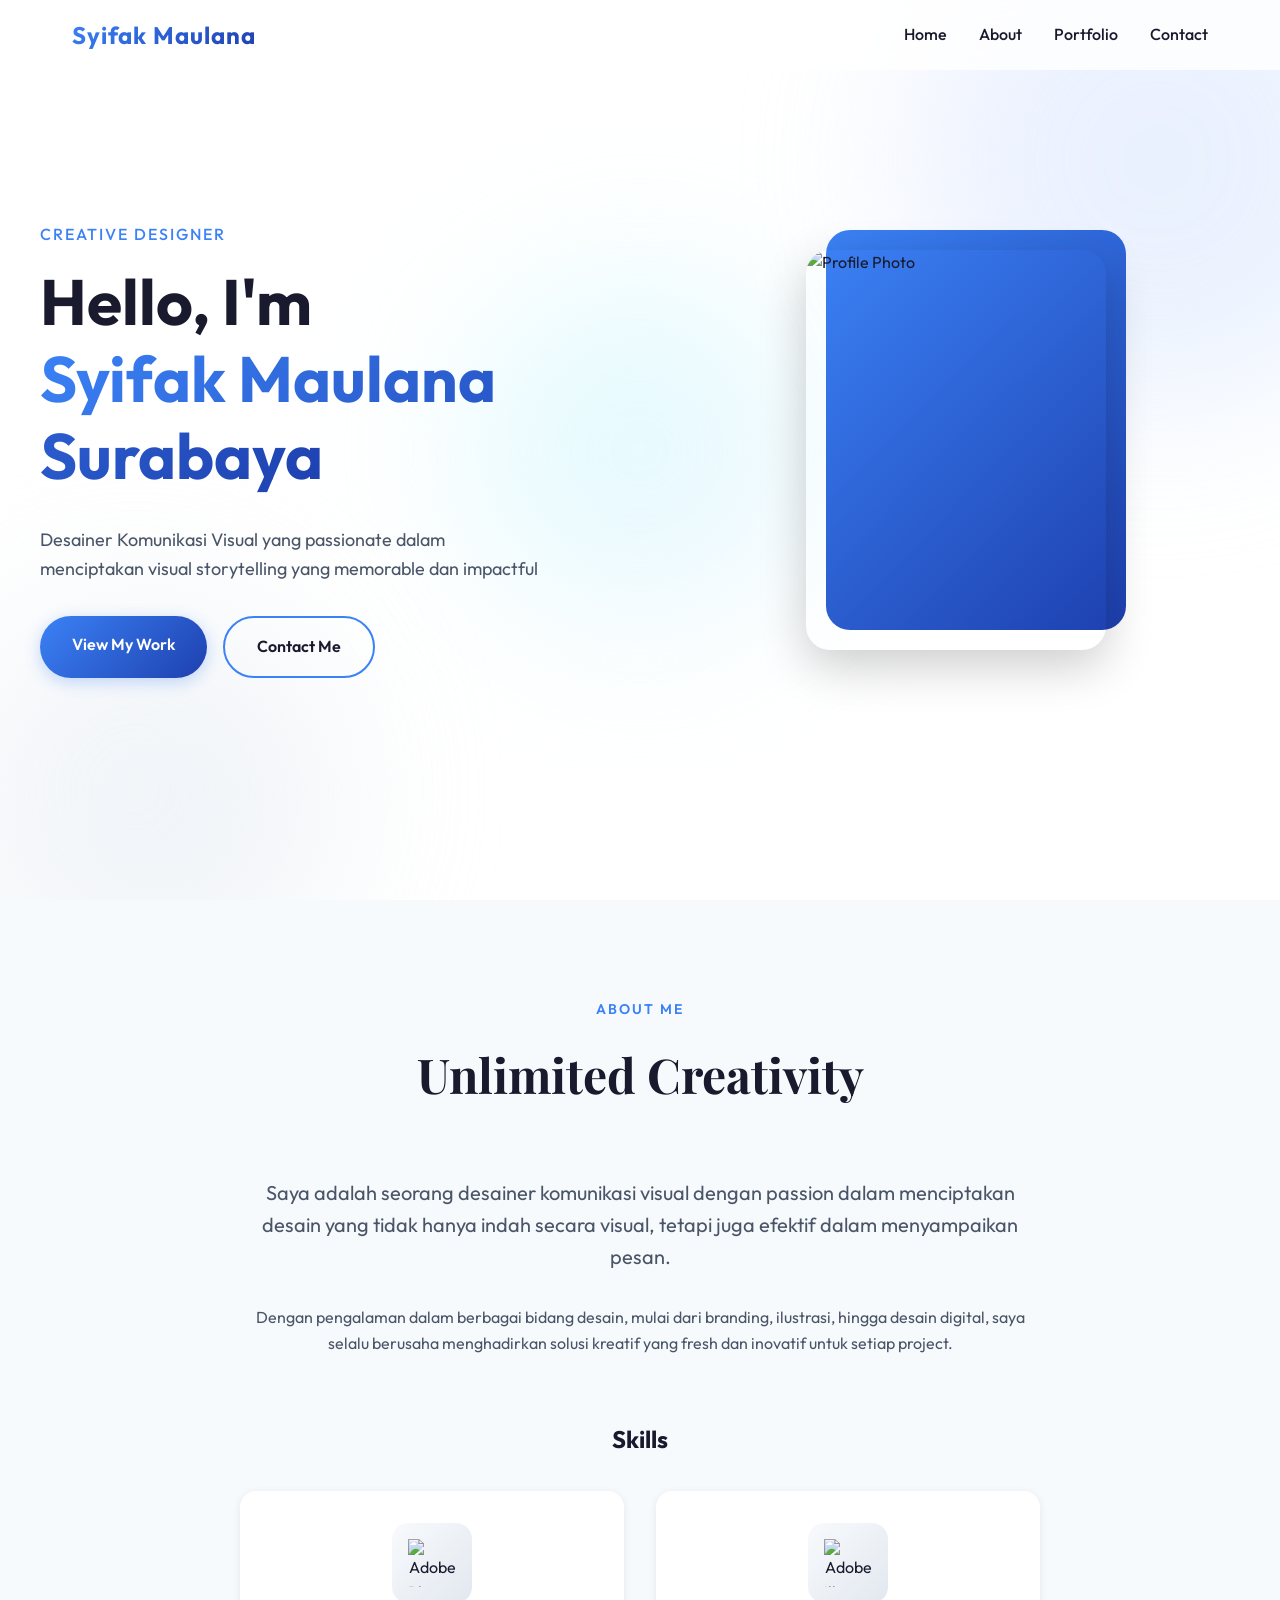
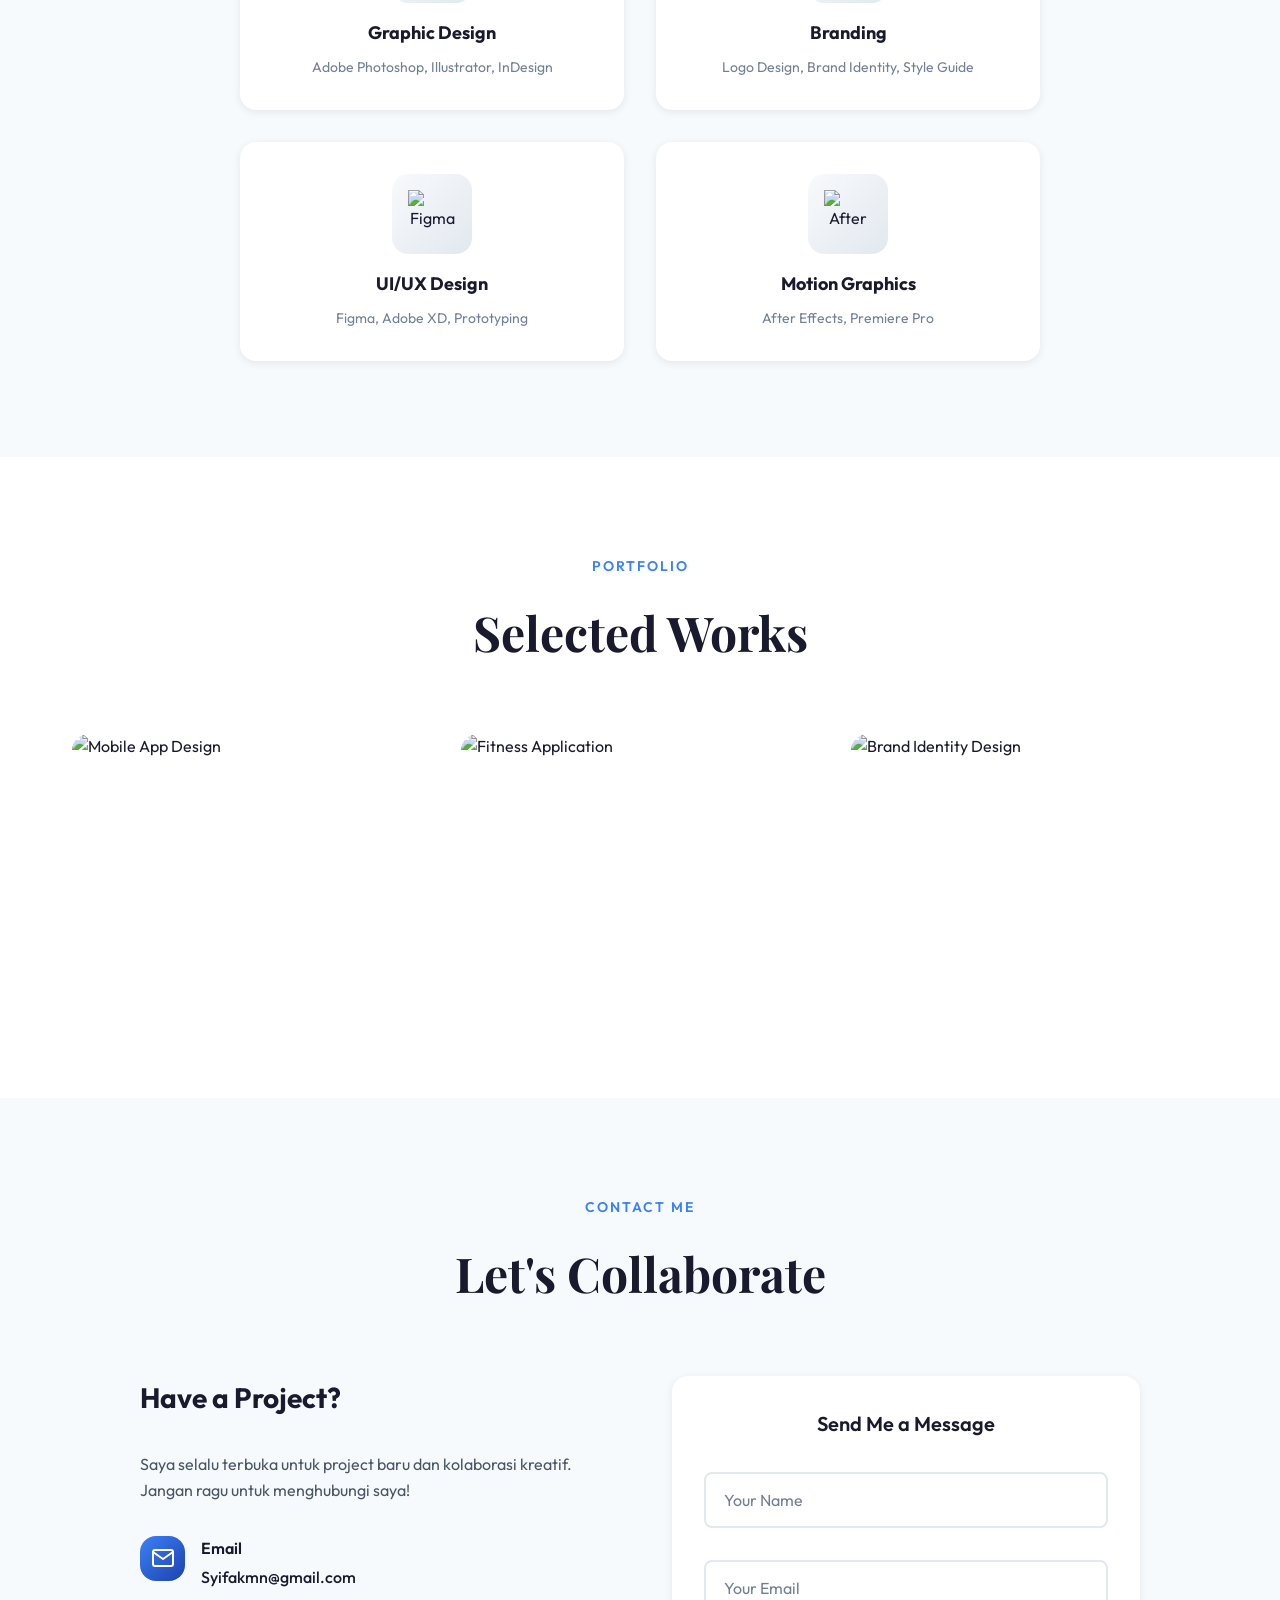
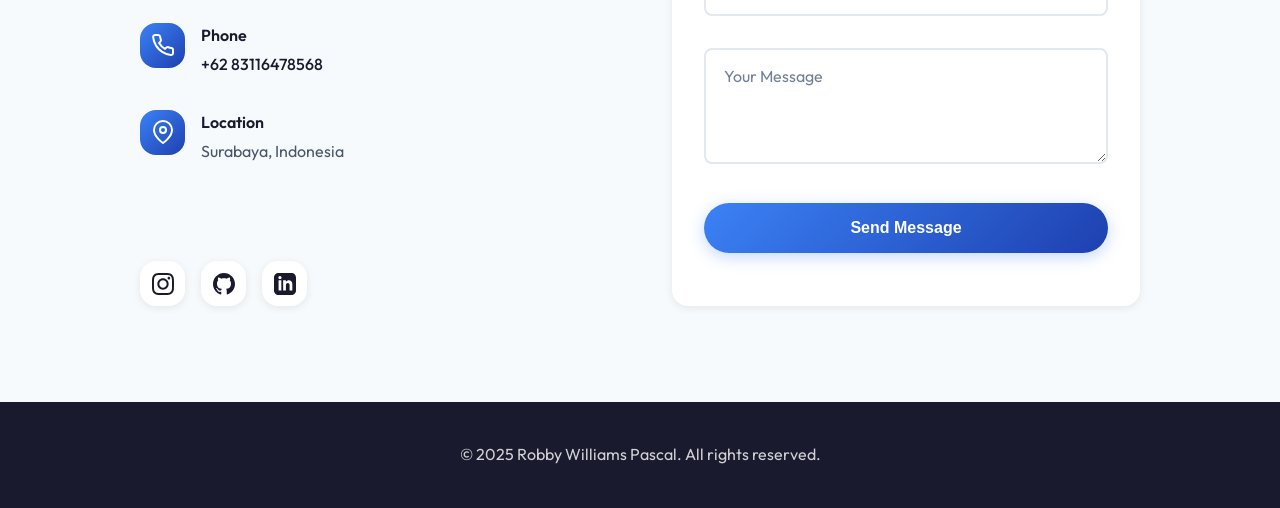
==== index.html @ 719cd3ef "Add files via upload" ====
<!DOCTYPE html>
<html lang="id">

<head>
    <meta charset="UTF-8">
    <meta name="viewport" content="width=device-width, initial-scale=1.0">
    <meta name="description"
        content="Portofolio kreatif desainer komunikasi visual - showcase karya desain grafis, branding, dan multimedia">
    <title>Syifak Maulana - Creative Designer Portfolio</title>
    <link rel="stylesheet" href="style.css">
    <link rel="preconnect" href="https://fonts.googleapis.com">
    <link rel="preconnect" href="https://fonts.gstatic.com" crossorigin>
    <link
        href="https://fonts.googleapis.com/css2?family=Outfit:wght@300;400;500;600;700&family=Playfair+Display:wght@600;700&display=swap"
        rel="stylesheet">
</head>

<body>
    <!-- Navigation -->
    <nav class="navbar" id="navbar">
        <div class="nav-container">
            <a href="#home" class="logo">Syifak Maulana</a>
            <ul class="nav-menu">
                <li><a href="#home" class="nav-link">Home</a></li>
                <li><a href="#about" class="nav-link">About</a></li>
                <li><a href="#portfolio" class="nav-link">Portfolio</a></li>
                <li><a href="#contact" class="nav-link">Contact</a></li>
            </ul>
            <div class="hamburger" id="hamburger">
                <span></span>
                <span></span>
                <span></span>
            </div>
        </div>
    </nav>

    <!-- Hero Section -->
    <section id="home" class="hero">
        <div class="hero-background">
            <div class="gradient-orb orb-1"></div>
            <div class="gradient-orb orb-2"></div>
            <div class="gradient-orb orb-3"></div>
        </div>
        <div class="hero-content">
            <div class="hero-text">
                <p class="hero-subtitle">Creative Designer</p>
                <h1 class="hero-title">
                    Hello, I'm<br>
                    <span class="gradient-text">Syifak Maulana Surabaya</span>
                </h1>
                <p class="hero-description">
                    Desainer Komunikasi Visual yang passionate dalam menciptakan
                    visual storytelling yang memorable dan impactful
                </p>
                <div class="hero-buttons">
                    <a href="#portfolio" class="btn btn-primary">View My Work</a>
                    <a href="#contact" class="btn btn-secondary">Contact Me</a>
                </div>
            </div>
            <div class="hero-image">
                <div class="image-frame">
                    <!-- GANTI FOTO ANDA DI SINI -->
                    <img src="file:///C:/Users/THINKPAD%20L13/Downloads/download.jfif" alt="Profile Photo"
                        id="profilePhoto">
                    <div class="image-decoration"></div>
                </div>
            </div>
        </div>
    </section>

    <!-- About Section -->
    <section id="about" class="about">
        <div class="container">
            <div class="section-header">
                <span class="section-label">About Me</span>
                <h2 class="section-title">Unlimited Creativity</h2>
            </div>
            <div class="about-content">
                <div class="about-text">
                    <p class="about-intro">
                        Saya adalah seorang desainer komunikasi visual dengan passion dalam
                        menciptakan desain yang tidak hanya indah secara visual, tetapi juga
                        efektif dalam menyampaikan pesan.
                    </p>
                    <p>
                        Dengan pengalaman dalam berbagai bidang desain, mulai dari branding,
                        ilustrasi, hingga desain digital, saya selalu berusaha menghadirkan
                        solusi kreatif yang fresh dan inovatif untuk setiap project.
                    </p>

                    <div class="skills">
                        <h3>Skills</h3>
                        <div class="skills-grid">
                            <div class="skill-item">
                                <div class="skill-icon">
                                    <!-- GANTI dengan foto tool Anda di folder assets/tools/ -->
                                    <img src="https://upload.wikimedia.org/wikipedia/commons/a/af/Adobe_Photoshop_CC_icon.svg"
                                        alt="Adobe Photoshop">
                                </div>
                                <h4>Graphic Design</h4>
                                <p>Adobe Photoshop, Illustrator, InDesign</p>
                            </div>
                            <div class="skill-item">
                                <div class="skill-icon">
                                    <!-- GANTI dengan foto tool Anda di folder assets/tools/ -->
                                    <img src="https://upload.wikimedia.org/wikipedia/commons/f/fb/Adobe_Illustrator_CC_icon.svg"
                                        alt="Adobe Illustrator">
                                </div>
                                <h4>Branding</h4>
                                <p>Logo Design, Brand Identity, Style Guide</p>
                            </div>
                            <div class="skill-item">
                                <div class="skill-icon">
                                    <!-- GANTI dengan foto tool Anda di folder assets/tools/ -->
                                    <img src="https://upload.wikimedia.org/wikipedia/commons/3/33/Figma-logo.svg"
                                        alt="Figma">
                                </div>
                                <h4>UI/UX Design</h4>
                                <p>Figma, Adobe XD, Prototyping</p>
                            </div>
                            <div class="skill-item">
                                <div class="skill-icon">
                                    <!-- GANTI dengan foto tool Anda di folder assets/tools/ -->
                                    <img src="https://upload.wikimedia.org/wikipedia/commons/c/cb/Adobe_After_Effects_CC_icon.svg"
                                        alt="After Effects">
                                </div>
                                <h4>Motion Graphics</h4>
                                <p>After Effects, Premiere Pro</p>
                            </div>
                        </div>
                    </div>
                </div>

            </div>
        </div>
    </section>

    <!-- Portfolio Section -->
    <section id="portfolio" class="portfolio">
        <div class="container">
            <div class="section-header">
                <span class="section-label">Portfolio</span>
                <h2 class="section-title">Selected Works</h2>
            </div>

            <!-- Portfolio Grid -->
            <div class="portfolio-grid" id="portfolioGrid">
                <!-- Portfolio items will be loaded dynamically -->
            </div>
        </div>
    </section>

    <!-- Contact Section -->
    <section id="contact" class="contact">
        <div class="container">
            <div class="section-header">
                <span class="section-label">Contact Me</span>
                <h2 class="section-title">Let's Collaborate</h2>
            </div>

            <div class="contact-content">
                <div class="contact-info">
                    <h3>Have a Project?</h3>
                    <p>
                        Saya selalu terbuka untuk project baru dan kolaborasi kreatif.
                        Jangan ragu untuk menghubungi saya!
                    </p>

                    <div class="contact-details">
                        <div class="contact-item">
                            <div class="contact-icon">
                                <svg viewBox="0 0 24 24" fill="none" stroke="currentColor" stroke-width="2"
                                    stroke-linecap="round" stroke-linejoin="round">
                                    <path
                                        d="M4 4h16c1.1 0 2 .9 2 2v12c0 1.1-.9 2-2 2H4c-1.1 0-2-.9-2-2V6c0-1.1.9-2 2-2z">
                                    </path>
                                    <polyline points="22,6 12,13 2,6"></polyline>
                                </svg>
                            </div>
                            <div>
                                <h4>Email</h4>
                                <a href="mailto:Syifakmn@gmail.com">Syifakmn@gmail.com</a>
                            </div>
                        </div>
                        <div class="contact-item">
                            <div class="contact-icon">
                                <svg viewBox="0 0 24 24" fill="none" stroke="currentColor" stroke-width="2"
                                    stroke-linecap="round" stroke-linejoin="round">
                                    <path
                                        d="M22 16.92v3a2 2 0 0 1-2.18 2 19.79 19.79 0 0 1-8.63-3.07 19.5 19.5 0 0 1-6-6 19.79 19.79 0 0 1-3.07-8.67A2 2 0 0 1 4.11 2h3a2 2 0 0 1 2 1.72 12.84 12.84 0 0 0 .7 2.81 2 2 0 0 1-.45 2.11L8.09 9.91a16 16 0 0 0 6 6l1.27-1.27a2 2 0 0 1 2.11-.45 12.84 12.84 0 0 0 2.81.7A2 2 0 0 1 22 16.92z">
                                    </path>
                                </svg>
                            </div>
                            <div>
                                <h4>Phone</h4>
                                <a href="https://wa.me/+6283116478568">+62 83116478568</a>
                            </div>
                        </div>
                        <div class="contact-item">
                            <div class="contact-icon">
                                <svg viewBox="0 0 24 24" fill="none" stroke="currentColor" stroke-width="2"
                                    stroke-linecap="round" stroke-linejoin="round">
                                    <path d="M21 10c0 7-9 13-9 13s-9-6-9-13a9 9 0 0 1 18 0z"></path>
                                    <circle cx="12" cy="10" r="3"></circle>
                                </svg>
                            </div>
                            <div>
                                <h4>Location</h4>
                                <p>Surabaya, Indonesia</p>
                            </div>
                        </div>
                    </div>

                    <div class="social-links">
                        <a href="#" class="social-link" aria-label="Instagram">
                            <svg viewBox="0 0 24 24" fill="currentColor">
                                <path
                                    d="M12 2.163c3.204 0 3.584.012 4.85.07 3.252.148 4.771 1.691 4.919 4.919.058 1.265.069 1.645.069 4.849 0 3.205-.012 3.584-.069 4.849-.149 3.225-1.664 4.771-4.919 4.919-1.266.058-1.644.07-4.85.07-3.204 0-3.584-.012-4.849-.07-3.26-.149-4.771-1.699-4.919-4.92-.058-1.265-.07-1.644-.07-4.849 0-3.204.013-3.583.07-4.849.149-3.227 1.664-4.771 4.919-4.919 1.266-.057 1.645-.069 4.849-.069zm0-2.163c-3.259 0-3.667.014-4.947.072-4.358.2-6.78 2.618-6.98 6.98-.059 1.281-.073 1.689-.073 4.948 0 3.259.014 3.668.072 4.948.2 4.358 2.618 6.78 6.98 6.98 1.281.058 1.689.072 4.948.072 3.259 0 3.668-.014 4.948-.072 4.354-.2 6.782-2.618 6.979-6.98.059-1.28.073-1.689.073-4.948 0-3.259-.014-3.667-.072-4.947-.196-4.354-2.617-6.78-6.979-6.98-1.281-.059-1.69-.073-4.949-.073zm0 5.838c-3.403 0-6.162 2.759-6.162 6.162s2.759 6.163 6.162 6.163 6.162-2.759 6.162-6.163c0-3.403-2.759-6.162-6.162-6.162zm0 10.162c-2.209 0-4-1.79-4-4 0-2.209 1.791-4 4-4s4 1.791 4 4c0 2.21-1.791 4-4 4zm6.406-11.845c-.796 0-1.441.645-1.441 1.44s.645 1.44 1.441 1.44c.795 0 1.439-.645 1.439-1.44s-.644-1.44-1.439-1.44z" />
                            </svg>
                        </a>
                        <a href="#" class="social-link" aria-label="GitHub">
                            <svg viewBox="0 0 24 24" fill="currentColor">
                                <path
                                    d="M12 0c-6.626 0-12 5.373-12 12 0 5.302 3.438 9.8 8.207 11.387.599.111.793-.261.793-.577v-2.234c-3.338.726-4.033-1.416-4.033-1.416-.546-1.387-1.333-1.756-1.333-1.756-1.089-.745.083-.729.083-.729 1.205.084 1.839 1.237 1.839 1.237 1.07 1.834 2.807 1.304 3.492.997.107-.775.418-1.305.762-1.604-2.665-.305-5.467-1.334-5.467-5.931 0-1.311.469-2.381 1.236-3.221-.124-.303-.535-1.524.117-3.176 0 0 1.008-.322 3.301 1.23.957-.266 1.983-.399 3.003-.404 1.02.005 2.047.138 3.006.404 2.291-1.552 3.297-1.23 3.297-1.23.653 1.653.242 2.874.118 3.176.77.84 1.235 1.911 1.235 3.221 0 4.609-2.807 5.624-5.479 5.921.43.372.823 1.102.823 2.222v 3.293c0 .319.192.694.801.576 4.765-1.589 8.199-6.086 8.199-11.386 0-6.627-5.373-12-12-12z" />
                            </svg>
                        </a>
                        <a href="#" class="social-link" aria-label="LinkedIn">
                            <svg viewBox="0 0 24 24" fill="currentColor">
                                <path
                                    d="M19 0h-14c-2.761 0-5 2.239-5 5v14c0 2.761 2.239 5 5 5h14c2.762 0 5-2.239 5-5v-14c0-2.761-2.238-5-5-5zm-11 19h-3v-11h3v11zm-1.5-12.268c-.966 0-1.75-.79-1.75-1.764s.784-1.764 1.75-1.764 1.75.79 1.75 1.764-.783 1.764-1.75 1.764zm13.5 12.268h-3v-5.604c0-3.368-4-3.113-4 0v5.604h-3v-11h3v1.765c1.396-2.586 7-2.777 7 2.476v6.759z" />
                            </svg>
                        </a>
                    </div>
                </div>

                <!-- Web3Forms Contact Form -->
                <form action="https://api.web3forms.com/submit" method="POST" class="web3-contact-form"
                    id="web3ContactForm">
                    <input type="hidden" name="access_key" value="6f6e37c1-ee6b-4539-922a-564c8eff3567">
                    <input type="hidden" name="subject" value="New Contact from Portfolio Website">
                    <input type="hidden" name="from_name" value="Portfolio Contact Form">

                    <h4 class="form-title">Send Me a Message</h4>

                    <div class="form-group">
                        <input type="text" name="name" id="web3Name" placeholder=" " required>
                        <label for="web3Name">Your Name</label>
                    </div>

                    <div class="form-group">
                        <input type="email" name="email" id="web3Email" placeholder=" " required>
                        <label for="web3Email">Your Email</label>
                    </div>

                    <div class="form-group">
                        <textarea name="message" id="web3Message" rows="4" placeholder=" " required></textarea>
                        <label for="web3Message">Your Message</label>
                    </div>

                    <button type="submit" class="btn btn-primary">
                        <span class="btn-text">Send Message</span>
                        <span class="btn-loading" style="display: none;">Sending...</span>
                    </button>

                    <div class="form-response" id="formResponse" style="display: none;"></div>
                </form>
            </div>
        </div>
    </section>

    <!-- Footer -->
    <footer class="footer">
        <div class="container">
            <p>&copy; 2025 Robby Williams Pascal. All rights reserved.</p>
        </div>
    </footer>

    <script src="projects-data.js"></script>
    <script src="script.js"></script>
</body>

</html>
---- style.css ----
/* ===================================
   CSS Variables & Reset
   =================================== */
:root {
    /* Colors */
    --primary-gradient: linear-gradient(135deg, #3b82f6 0%, #1e40af 100%);
    --secondary-gradient: linear-gradient(135deg, #64748b 0%, #475569 100%);
    --accent-gradient: linear-gradient(135deg, #06b6d4 0%, #0891b2 100%);

    --primary-color: #3b82f6;
    --secondary-color: #1e40af;
    --accent-color: #06b6d4;

    --text-primary: #1a1a2e;
    --text-secondary: #4a5568;
    --text-light: #718096;

    --bg-primary: #ffffff;
    --bg-secondary: #f7fafc;
    --bg-dark: #1a1a2e;

    /* Spacing */
    --spacing-xs: 0.5rem;
    --spacing-sm: 1rem;
    --spacing-md: 2rem;
    --spacing-lg: 4rem;
    --spacing-xl: 6rem;

    /* Typography */
    --font-primary: 'Outfit', sans-serif;
    --font-display: 'Playfair Display', serif;

    /* Shadows */
    --shadow-sm: 0 2px 8px rgba(0, 0, 0, 0.08);
    --shadow-md: 0 4px 16px rgba(0, 0, 0, 0.12);
    --shadow-lg: 0 8px 32px rgba(0, 0, 0, 0.16);
    --shadow-xl: 0 16px 48px rgba(0, 0, 0, 0.2);

    /* Border Radius */
    --radius-sm: 8px;
    --radius-md: 16px;
    --radius-lg: 24px;
    --radius-full: 9999px;

    /* Transitions */
    --transition-fast: 0.2s ease;
    --transition-base: 0.3s ease;
    --transition-slow: 0.5s ease;
}

* {
    margin: 0;
    padding: 0;
    box-sizing: border-box;
}

html {
    scroll-behavior: smooth;
    font-size: 16px;
}

body {
    font-family: var(--font-primary);
    color: var(--text-primary);
    background-color: var(--bg-primary);
    line-height: 1.6;
    overflow-x: hidden;
}

img {
    max-width: 100%;
    height: auto;
    display: block;
}

a {
    text-decoration: none;
    color: inherit;
    transition: var(--transition-base);
}

ul {
    list-style: none;
}

/* ===================================
   Utility Classes
   =================================== */
.container {
    max-width: 1200px;
    margin: 0 auto;
    padding: 0 var(--spacing-md);
}

.gradient-text {
    background: var(--primary-gradient);
    -webkit-background-clip: text;
    -webkit-text-fill-color: transparent;
    background-clip: text;
}

/* ===================================
   Navigation
   =================================== */
.navbar {
    position: fixed;
    top: 0;
    left: 0;
    right: 0;
    z-index: 1000;
    padding: var(--spacing-sm) 0;
    transition: var(--transition-base);
    background: rgba(255, 255, 255, 0.8);
    backdrop-filter: blur(10px);
    -webkit-backdrop-filter: blur(10px);
}

.navbar.scrolled {
    background: rgba(255, 255, 255, 0.95);
    box-shadow: var(--shadow-lg);
}

.nav-container {
    max-width: 1200px;
    margin: 0 auto;
    padding: 0 var(--spacing-md);
    display: flex;
    justify-content: space-between;
    align-items: center;
}

.logo {
    font-size: 1.5rem;
    font-weight: 700;
    background: var(--primary-gradient);
    -webkit-background-clip: text;
    -webkit-text-fill-color: transparent;
    background-clip: text;
    letter-spacing: 1px;
}

.nav-menu {
    display: flex;
    gap: var(--spacing-md);
    align-items: center;
}

.nav-link {
    position: relative;
    font-weight: 500;
    color: var(--text-primary);
    padding: 0.5rem 0;
}

.nav-link::after {
    content: '';
    position: absolute;
    bottom: 0;
    left: 0;
    width: 0;
    height: 2px;
    background: var(--primary-gradient);
    transition: var(--transition-base);
}

.nav-link:hover::after {
    width: 100%;
}

.hamburger {
    display: none;
    flex-direction: column;
    gap: 5px;
    cursor: pointer;
    z-index: 1001;
}

.hamburger span {
    width: 25px;
    height: 3px;
    background: var(--text-primary);
    border-radius: 2px;
    transition: var(--transition-base);
}

/* ===================================
   Hero Section
   =================================== */
.hero {
    position: relative;
    min-height: 100vh;
    display: flex;
    align-items: center;
    justify-content: center;
    padding: var(--spacing-xl) var(--spacing-md);
    overflow: hidden;
}

.hero-background {
    position: absolute;
    top: 0;
    left: 0;
    right: 0;
    bottom: 0;
    z-index: -1;
    overflow: hidden;
}

.gradient-orb {
    position: absolute;
    border-radius: 50%;
    filter: blur(80px);
    opacity: 0.6;
    animation: float 20s infinite ease-in-out;
}

.orb-1 {
    width: 500px;
    height: 500px;
    background: linear-gradient(135deg, #e0e7ff 0%, #dbeafe 100%);
    top: -10%;
    right: -10%;
    animation-delay: 0s;
}

.orb-2 {
    width: 400px;
    height: 400px;
    background: linear-gradient(135deg, #f1f5f9 0%, #e2e8f0 100%);
    bottom: -10%;
    left: -5%;
    animation-delay: 5s;
}

.orb-3 {
    width: 350px;
    height: 350px;
    background: linear-gradient(135deg, #cffafe 0%, #e0f2fe 100%);
    top: 50%;
    left: 50%;
    transform: translate(-50%, -50%);
    animation-delay: 10s;
}

@keyframes float {

    0%,
    100% {
        transform: translate(0, 0) scale(1);
    }

    33% {
        transform: translate(30px, -30px) scale(1.1);
    }

    66% {
        transform: translate(-20px, 20px) scale(0.9);
    }
}

.hero-content {
    max-width: 1200px;
    width: 100%;
    display: grid;
    grid-template-columns: 1fr 1fr;
    gap: var(--spacing-lg);
    align-items: center;
}

.hero-text {
    animation: fadeInUp 1s ease;
}

.hero-subtitle {
    font-size: 1rem;
    font-weight: 500;
    color: var(--primary-color);
    text-transform: uppercase;
    letter-spacing: 2px;
    margin-bottom: var(--spacing-sm);
}

.hero-title {
    font-size: clamp(2.5rem, 5vw, 4rem);
    font-weight: 700;
    line-height: 1.2;
    margin-bottom: var(--spacing-md);
}

.hero-description {
    font-size: 1.125rem;
    color: var(--text-secondary);
    margin-bottom: var(--spacing-md);
    max-width: 500px;
}

.hero-buttons {
    display: flex;
    gap: var(--spacing-sm);
    flex-wrap: wrap;
}

.btn {
    display: inline-block;
    padding: 1rem 2rem;
    border-radius: var(--radius-full);
    font-weight: 600;
    text-align: center;
    cursor: pointer;
    transition: var(--transition-base);
    border: none;
    font-size: 1rem;
}

.btn-primary {
    background: var(--primary-gradient);
    color: white;
    box-shadow: 0 4px 16px rgba(59, 130, 246, 0.3);
}

.btn-primary:hover {
    transform: translateY(-2px);
    box-shadow: 0 6px 24px rgba(59, 130, 246, 0.4);
}

.btn-secondary {
    background: transparent;
    color: var(--text-primary);
    border: 2px solid var(--primary-color);
}

.btn-secondary:hover {
    background: var(--primary-gradient);
    color: white;
    border-color: transparent;
}

.hero-image {
    position: relative;
    animation: fadeInRight 1s ease;
}

.image-frame {
    position: relative;
    max-width: 300px;
    margin: 0 auto;
}

.image-frame img {
    width: 100%;
    height: auto;
    border-radius: var(--radius-lg);
    box-shadow: var(--shadow-xl);
    position: relative;
    z-index: 2;
    object-fit: cover;
    aspect-ratio: 3/4;
}

.image-decoration {
    position: absolute;
    top: -20px;
    right: -20px;
    width: 100%;
    height: 100%;
    background: var(--primary-gradient);
    border-radius: var(--radius-lg);
    z-index: 1;
}

@keyframes scrollAnimation {

    0%,
    100% {
        opacity: 0;
        transform: translateY(-10px);
    }

    50% {
        opacity: 1;
        transform: translateY(10px);
    }
}

/* ===================================
   Section Styles
   =================================== */
section {
    padding: var(--spacing-xl) 0;
}

.section-header {
    text-align: center;
    margin-bottom: var(--spacing-lg);
}

.section-label {
    display: inline-block;
    font-size: 0.875rem;
    font-weight: 600;
    color: var(--primary-color);
    text-transform: uppercase;
    letter-spacing: 2px;
    margin-bottom: var(--spacing-sm);
}

.section-title {
    font-family: var(--font-display);
    font-size: clamp(2rem, 4vw, 3rem);
    font-weight: 700;
    color: var(--text-primary);
}

/* ===================================
   About Section
   =================================== */
.about {
    background: var(--bg-secondary);
}

.about-content {
    display: grid;
    gap: var(--spacing-lg);
}

.about-text {
    max-width: 800px;
    margin: 0 auto;
    text-align: center;
}

.about-intro {
    font-size: 1.25rem;
    color: var(--text-secondary);
    margin-bottom: var(--spacing-md);
}

.about-text p {
    color: var(--text-secondary);
    margin-bottom: var(--spacing-md);
}

.skills {
    margin-top: var(--spacing-lg);
}

.skills h3 {
    font-size: 1.5rem;
    margin-bottom: var(--spacing-md);
    color: var(--text-primary);
}

.skills-grid {
    display: grid;
    grid-template-columns: repeat(auto-fit, minmax(250px, 1fr));
    gap: var(--spacing-md);
}

.skill-item {
    background: white;
    padding: var(--spacing-md);
    border-radius: var(--radius-md);
    box-shadow: var(--shadow-sm);
    transition: var(--transition-base);
}

.skill-item:hover {
    transform: translateY(-5px);
    box-shadow: var(--shadow-md);
}

.skill-icon {
    width: 80px;
    height: 80px;
    margin: 0 auto var(--spacing-sm);
    display: flex;
    align-items: center;
    justify-content: center;
    background: linear-gradient(135deg, #f8fafc 0%, #e2e8f0 100%);
    border-radius: var(--radius-md);
    padding: var(--spacing-sm);
    transition: var(--transition-base);
}

.skill-icon img {
    width: 100%;
    height: 100%;
    object-fit: contain;
    display: block;
}

.skill-item:hover .skill-icon {
    background: linear-gradient(135deg, #dbeafe 0%, #bfdbfe 100%);
    transform: scale(1.05);
}

.skill-item h4 {
    font-size: 1.125rem;
    margin-bottom: 0.5rem;
    color: var(--text-primary);
}

.skill-item p {
    color: var(--text-light);
    font-size: 0.875rem;
    margin: 0;
}

.about-stats {
    display: grid;
    grid-template-columns: repeat(auto-fit, minmax(200px, 1fr));
    gap: var(--spacing-md);
    margin-top: var(--spacing-lg);
}

.stat-card {
    background: white;
    padding: var(--spacing-md);
    border-radius: var(--radius-md);
    text-align: center;
    box-shadow: var(--shadow-sm);
    transition: var(--transition-base);
}

.stat-card:hover {
    transform: translateY(-5px);
    box-shadow: var(--shadow-md);
}

.stat-number {
    font-size: 3rem;
    font-weight: 700;
    background: var(--primary-gradient);
    -webkit-background-clip: text;
    -webkit-text-fill-color: transparent;
    background-clip: text;
    margin-bottom: 0.5rem;
}

.stat-label {
    color: var(--text-secondary);
    font-size: 1rem;
}

/* ===================================
   Portfolio Section
   =================================== */
.portfolio-filter {
    display: flex;
    justify-content: center;
    gap: var(--spacing-sm);
    margin-bottom: var(--spacing-lg);
    flex-wrap: wrap;
}

.filter-btn {
    padding: 0.75rem 1.5rem;
    border: 2px solid #e2e8f0;
    background: white;
    border-radius: var(--radius-full);
    font-weight: 500;
    cursor: pointer;
    transition: var(--transition-base);
    color: var(--text-secondary);
}

.filter-btn:hover,
.filter-btn.active {
    background: var(--primary-gradient);
    color: white;
    border-color: transparent;
}

.portfolio-grid {
    display: grid;
    grid-template-columns: repeat(auto-fill, minmax(350px, 1fr));
    gap: var(--spacing-md);
}

.portfolio-item {
    position: relative;
    overflow: hidden;
    border-radius: var(--radius-md);
    transition: var(--transition-base);
}

.portfolio-item.hide {
    display: none;
}

.portfolio-image {
    position: relative;
    overflow: hidden;
    border-radius: var(--radius-md);
    aspect-ratio: 4/3;
}

.portfolio-image img {
    width: 100%;
    height: 100%;
    object-fit: cover;
    transition: var(--transition-slow);
}

.portfolio-overlay {
    position: absolute;
    top: 0;
    left: 0;
    right: 0;
    bottom: 0;
    background: linear-gradient(135deg, rgba(59, 130, 246, 0.95), rgba(30, 64, 175, 0.95));
    display: flex;
    align-items: center;
    justify-content: center;
    opacity: 0;
    transition: var(--transition-base);
}

.portfolio-item:hover .portfolio-overlay {
    opacity: 1;
}

.portfolio-item:hover .portfolio-image img {
    transform: scale(1.1);
}

.portfolio-info {
    text-align: center;
    color: white;
    padding: var(--spacing-md);
    transform: translateY(20px);
    transition: var(--transition-base);
}

.portfolio-item:hover .portfolio-info {
    transform: translateY(0);
}

.portfolio-info h3 {
    font-size: 1.5rem;
    margin-bottom: 0.5rem;
}

.portfolio-info p {
    font-size: 0.875rem;
    opacity: 0.9;
    margin-bottom: var(--spacing-sm);
}

.view-project {
    display: inline-block;
    margin-top: var(--spacing-sm);
    color: white;
    font-weight: 600;
    transition: var(--transition-base);
}

.view-project:hover {
    transform: translateX(5px);
}

/* ===================================
   Contact Section
   =================================== */
.contact {
    background: var(--bg-secondary);
}

.contact-content {
    display: grid;
    grid-template-columns: 1fr 1fr;
    gap: var(--spacing-lg);
    max-width: 1000px;
    margin: 0 auto;
}

.contact-info {
    display: flex;
    flex-direction: column;
}

.contact-info h3 {
    font-size: 1.75rem;
    font-weight: 700;
    color: var(--text-primary);
    margin-bottom: var(--spacing-md);
}

.contact-info p {
    color: var(--text-secondary);
    margin-bottom: var(--spacing-md);
}

.contact-details {
    display: flex;
    flex-direction: column;
    gap: var(--spacing-md);
    margin-bottom: var(--spacing-lg);
}

.contact-item {
    display: flex;
    gap: var(--spacing-sm);
    align-items: flex-start;
}

.contact-icon {
    width: 45px;
    height: 45px;
    min-width: 45px;
    background: linear-gradient(135deg, var(--primary-color), var(--secondary-color));
    border-radius: var(--radius-md);
    display: flex;
    align-items: center;
    justify-content: center;
    color: white;
}

.contact-icon svg {
    width: 24px;
    height: 24px;
}

.contact-item h4 {
    font-size: 1rem;
    font-weight: 600;
    color: var(--text-primary);
    margin-bottom: 0.25rem;
}

.contact-item a {
    color: var(--text-primary);
    font-weight: 500;
}

.contact-item a:hover {
    color: var(--primary-color);
}

.social-links {
    display: flex;
    gap: var(--spacing-sm);
}

.social-link {
    width: 45px;
    height: 45px;
    display: flex;
    align-items: center;
    justify-content: center;
    background: white;
    border-radius: var(--radius-md);
    box-shadow: var(--shadow-sm);
    transition: var(--transition-base);
    color: var(--text-primary);
}

.social-link svg {
    width: 22px;
    height: 22px;
    fill: currentColor;
    transition: var(--transition-base);
}

.social-link:hover {
    transform: translateY(-3px);
    box-shadow: var(--shadow-md);
    background: var(--primary-gradient);
    color: white;
}

.social-link:hover svg {
    fill: white;
}

/* Web3Forms Contact Form */
.web3-contact-form {
    padding: var(--spacing-md);
    background: white;
    border-radius: var(--radius-md);
    box-shadow: var(--shadow-sm);
}

.form-title {
    font-size: 1.25rem;
    font-weight: 600;
    color: var(--text-primary);
    margin-bottom: var(--spacing-md);
    text-align: center;
}

.form-group {
    position: relative;
    margin-bottom: var(--spacing-md);
}

.form-group input,
.form-group textarea {
    width: 100%;
    padding: 1rem;
    border: 2px solid #e2e8f0;
    border-radius: var(--radius-sm);
    font-family: var(--font-primary);
    font-size: 1rem;
    transition: var(--transition-base);
    background: white;
}

.form-group input:focus,
.form-group textarea:focus {
    outline: none;
    border-color: var(--primary-color);
}

.form-group label {
    position: absolute;
    left: 1rem;
    top: 1rem;
    color: var(--text-light);
    transition: var(--transition-fast);
    pointer-events: none;
    background: white;
    padding: 0 0.25rem;
}

.form-group input:focus+label,
.form-group input:not(:placeholder-shown)+label,
.form-group textarea:focus+label,
.form-group textarea:not(:placeholder-shown)+label {
    top: -0.5rem;
    left: 0.75rem;
    font-size: 0.875rem;
    color: var(--primary-color);
}

.form-group textarea {
    resize: vertical;
    min-height: 100px;
}

.web3-contact-form .btn {
    width: 100%;
    position: relative;
}

.btn-loading {
    display: none;
}

.form-response {
    margin-top: var(--spacing-sm);
    padding: var(--spacing-sm);
    border-radius: var(--radius-sm);
    text-align: center;
    font-weight: 500;
}

.form-response.success {
    background: #d1fae5;
    color: #065f46;
    border: 1px solid #10b981;
}

.form-response.error {
    background: #fee2e2;
    color: #991b1b;
    border: 1px solid #ef4444;
}

.contact-map {
    background: white;
    padding: var(--spacing-md);
    border-radius: var(--radius-lg);
    box-shadow: var(--shadow-md);
}

.contact-map h3 {
    font-size: 1.5rem;
    font-weight: 600;
    color: var(--text-primary);
    margin-bottom: var(--spacing-md);
    text-align: center;
}

.map-container {
    border-radius: var(--radius-md);
    overflow: hidden;
    box-shadow: var(--shadow-sm);
    margin-bottom: var(--spacing-sm);
}

.map-container iframe {
    display: block;
    width: 100%;
}

.map-note {
    text-align: center;
    color: var(--text-secondary);
    font-size: 1rem;
    margin: var(--spacing-sm) 0 0 0;
    font-weight: 500;
}

/* ===================================
   Footer
   =================================== */
.footer {
    background: var(--bg-dark);
    color: white;
    padding: var(--spacing-md) 0;
    text-align: center;
}

.footer p {
    margin: 0.5rem 0;
    opacity: 0.8;
}

/* ===================================
   Animations
   =================================== */
@keyframes fadeInUp {
    from {
        opacity: 0;
        transform: translateY(30px);
    }

    to {
        opacity: 1;
        transform: translateY(0);
    }
}

@keyframes fadeInRight {
    from {
        opacity: 0;
        transform: translateX(30px);
    }

    to {
        opacity: 1;
        transform: translateX(0);
    }
}

/* ===================================
   Responsive Design
   =================================== */
@media (max-width: 968px) {
    .hero-content {
        grid-template-columns: 1fr;
        text-align: center;
    }

    .hero-text {
        order: 2;
    }

    .hero-image {
        order: 1;
        max-width: 350px;
        margin: 0 auto;
    }

    .image-frame {
        max-width: 280px;
    }

    .image-frame img {
        object-fit: contain;
        aspect-ratio: auto;
    }

    .image-decoration {
        top: -15px;
        right: -15px;
    }

    .hero-buttons {
        justify-content: center;
    }

    .hero-description {
        margin: 0 auto var(--spacing-md);
    }

    .contact-content {
        grid-template-columns: 1fr;
    }
}

@media (max-width: 768px) {
    .nav-menu {
        position: fixed;
        top: 0;
        right: -100%;
        width: 70%;
        height: 100vh;
        background: white;
        flex-direction: column;
        justify-content: center;
        align-items: center;
        box-shadow: var(--shadow-lg);
        transition: var(--transition-base);
    }

    .nav-menu.active {
        right: 0;
    }

    .hamburger {
        display: flex;
    }

    .hamburger.active span:nth-child(1) {
        transform: rotate(45deg) translate(8px, 8px);
    }

    .hamburger.active span:nth-child(2) {
        opacity: 0;
    }

    .hamburger.active span:nth-child(3) {
        transform: rotate(-45deg) translate(7px, -7px);
    }

    .portfolio-grid {
        grid-template-columns: 1fr;
    }

    .skills-grid {
        grid-template-columns: 1fr;
    }

    .skill-icon {
        width: 70px;
        height: 70px;
    }
}

@media (max-width: 480px) {
    :root {
        --spacing-lg: 3rem;
        --spacing-xl: 4rem;
    }

    .hero {
        padding: var(--spacing-lg) var(--spacing-sm);
    }

    .hero-title {
        font-size: 2rem;
    }

    .image-frame {
        max-width: 240px;
    }

    .image-decoration {
        top: -10px;
        right: -10px;
    }

    .section-title {
        font-size: 1.75rem;
    }

    .btn {
        padding: 0.875rem 1.5rem;
        font-size: 0.9rem;
    }

    .stat-number {
        font-size: 2.5rem;
    }

    .skill-icon {
        width: 60px;
        height: 60px;
    }
}

/* ===================================
   Project Detail Page
   =================================== */

.project-detail {
    padding-top: calc(var(--spacing-xl) + 60px);
    padding-bottom: var(--spacing-xl);
    min-height: 100vh;
}

.back-button {
    display: inline-flex;
    align-items: center;
    gap: 0.5rem;
    color: var(--text-secondary);
    font-weight: 500;
    margin-bottom: var(--spacing-md);
    transition: var(--transition-base);
}

.back-button:hover {
    color: var(--primary-color);
    transform: translateX(-5px);
}

.back-button svg {
    transition: var(--transition-base);
}

.project-header {
    text-align: center;
    margin-bottom: var(--spacing-lg);
}

.project-category {
    display: inline-block;
    padding: 0.5rem 1.5rem;
    background: var(--primary-gradient);
    color: white;
    border-radius: var(--radius-full);
    font-size: 0.875rem;
    font-weight: 600;
    text-transform: uppercase;
    letter-spacing: 1px;
    margin-bottom: var(--spacing-sm);
}

.project-title {
    font-family: var(--font-display);
    font-size: clamp(2rem, 5vw, 3.5rem);
    font-weight: 700;
    color: var(--text-primary);
    margin-bottom: var(--spacing-sm);
}

.project-description {
    font-size: 1.25rem;
    color: var(--text-secondary);
    max-width: 800px;
    margin: 0 auto;
}

.project-info-grid {
    display: grid;
    grid-template-columns: repeat(auto-fit, minmax(200px, 1fr));
    gap: var(--spacing-md);
    margin-bottom: var(--spacing-lg);
    padding: var(--spacing-md);
    background: var(--bg-secondary);
    border-radius: var(--radius-lg);
}

.project-info-item h3 {
    font-size: 0.875rem;
    font-weight: 600;
    color: var(--text-light);
    text-transform: uppercase;
    letter-spacing: 1px;
    margin-bottom: 0.5rem;
}

.project-info-item p {
    font-size: 1.125rem;
    color: var(--text-primary);
    font-weight: 500;
}

/* Project Images Grid */
.project-images-grid {
    display: grid;
    grid-template-columns: repeat(3, 1fr);
    gap: var(--spacing-md);
    margin-bottom: var(--spacing-lg);
}

/* Single Image - Center and Larger */
.project-images-grid.single-image {
    grid-template-columns: 1fr;
    max-width: 800px;
    margin-left: auto;
    margin-right: auto;
}

.project-images-grid.single-image .project-image-wrapper {
    aspect-ratio: 16/10;
}

.project-image-wrapper {
    position: relative;
    overflow: hidden;
    border-radius: var(--radius-lg);
    transition: var(--transition-base);
    aspect-ratio: 16/9;
    background: var(--bg-secondary);
    box-shadow: var(--shadow-sm);
}

.project-image-wrapper:hover {
    transform: translateY(-5px);
    box-shadow: var(--shadow-md);
}

.project-image-wrapper img {
    width: 100%;
    height: 100%;
    display: block;
    object-fit: cover;
    border-radius: var(--radius-lg);
}

.project-details {
    max-width: 900px;
    margin: 0 auto var(--spacing-lg);
}

.project-detail-section {
    margin-bottom: var(--spacing-lg);
}

.project-detail-section h2 {
    font-size: 1.75rem;
    font-weight: 700;
    color: var(--text-primary);
    margin-bottom: var(--spacing-sm);
    position: relative;
    padding-bottom: 0.5rem;
}

.project-detail-section h2::after {
    content: '';
    position: absolute;
    bottom: 0;
    left: 0;
    width: 60px;
    height: 3px;
    background: var(--primary-gradient);
    border-radius: 2px;
}

.project-detail-section p {
    font-size: 1.125rem;
    line-height: 1.8;
    color: var(--text-secondary);
}

.project-navigation {
    margin-top: var(--spacing-xl);
}

.project-navigation h2 {
    font-size: 2rem;
    font-weight: 700;
    color: var(--text-primary);
    text-align: center;
    margin-bottom: var(--spacing-lg);
}

.related-projects {
    display: grid;
    grid-template-columns: repeat(auto-fit, minmax(250px, 1fr));
    gap: var(--spacing-md);
}

.related-project-card {
    background: white;
    border-radius: var(--radius-md);
    overflow: hidden;
    box-shadow: var(--shadow-sm);
    transition: var(--transition-base);
}

.related-project-card:hover {
    transform: translateY(-5px);
    box-shadow: var(--shadow-md);
}

.related-project-card a {
    display: block;
    color: inherit;
}

.related-project-image {
    position: relative;
    overflow: hidden;
    aspect-ratio: 4/3;
}

.related-project-image img {
    width: 100%;
    height: 100%;
    object-fit: cover;
    transition: var(--transition-slow);
}

.related-project-card:hover .related-project-image img {
    transform: scale(1.1);
}

.related-project-overlay {
    position: absolute;
    top: 0;
    left: 0;
    right: 0;
    bottom: 0;
    background: linear-gradient(135deg, rgba(59, 130, 246, 0.9), rgba(30, 64, 175, 0.9));
    display: flex;
    align-items: center;
    justify-content: center;
    opacity: 0;
    transition: var(--transition-base);
}

.related-project-card:hover .related-project-overlay {
    opacity: 1;
}

.related-project-overlay span {
    color: white;
    font-weight: 600;
    font-size: 0.95rem;
}

.related-project-info {
    padding: var(--spacing-sm);
}

.related-project-category {
    display: inline-block;
    font-size: 0.75rem;
    font-weight: 600;
    color: var(--primary-color);
    text-transform: uppercase;
    letter-spacing: 1px;
    margin-bottom: 0.5rem;
}

.related-project-info h3 {
    font-size: 1rem;
    font-weight: 600;
    color: var(--text-primary);
    margin: 0;
}

/* Responsive for Project Detail */
@media (max-width: 968px) {
    .project-images-grid {
        grid-template-columns: repeat(2, 1fr);
    }
}

@media (max-width: 768px) {
    .project-detail {
        padding-top: calc(var(--spacing-lg) + 60px);
    }

    .project-info-grid {
        grid-template-columns: 1fr;
    }

    .related-projects {
        grid-template-columns: 1fr;
    }

    .project-images-grid {
        grid-template-columns: 1fr;
    }
}

@media (max-width: 480px) {
    /* Mobile responsive styles - Grid tetap 1 kolom */
}
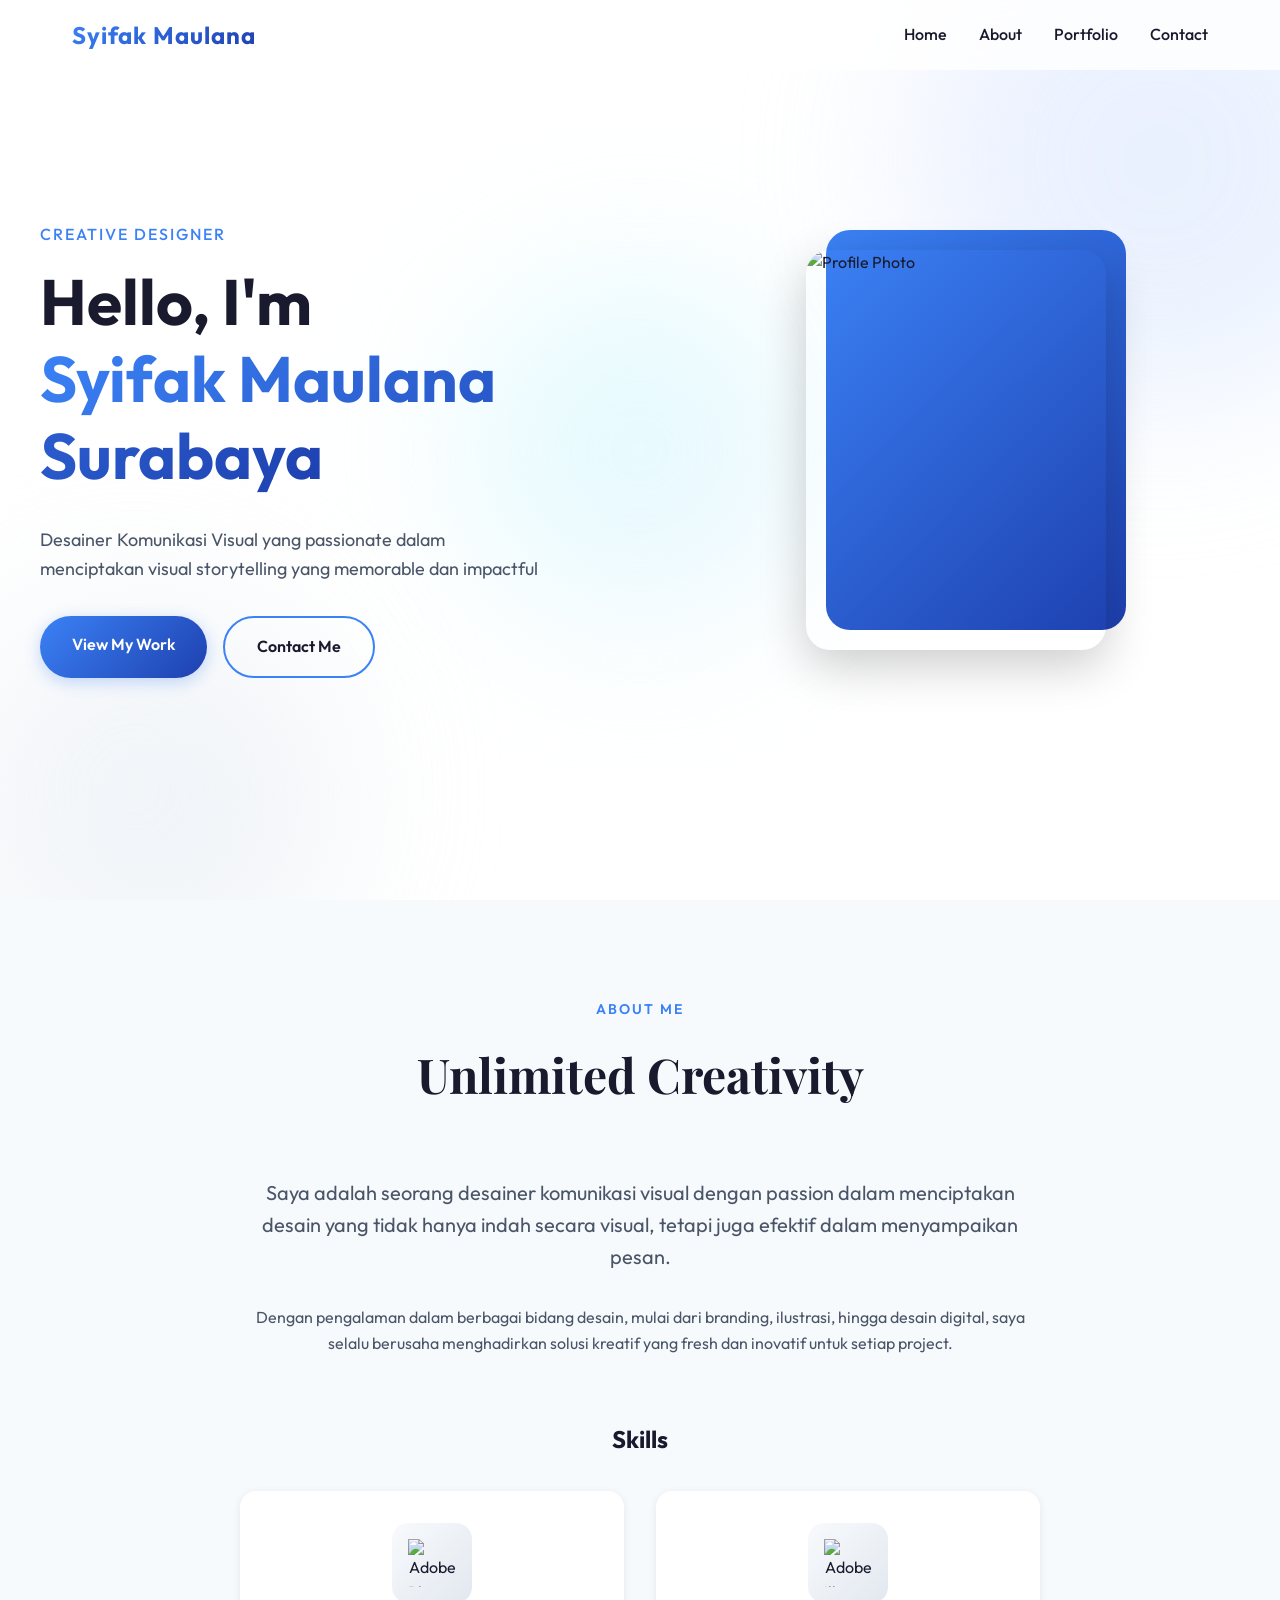
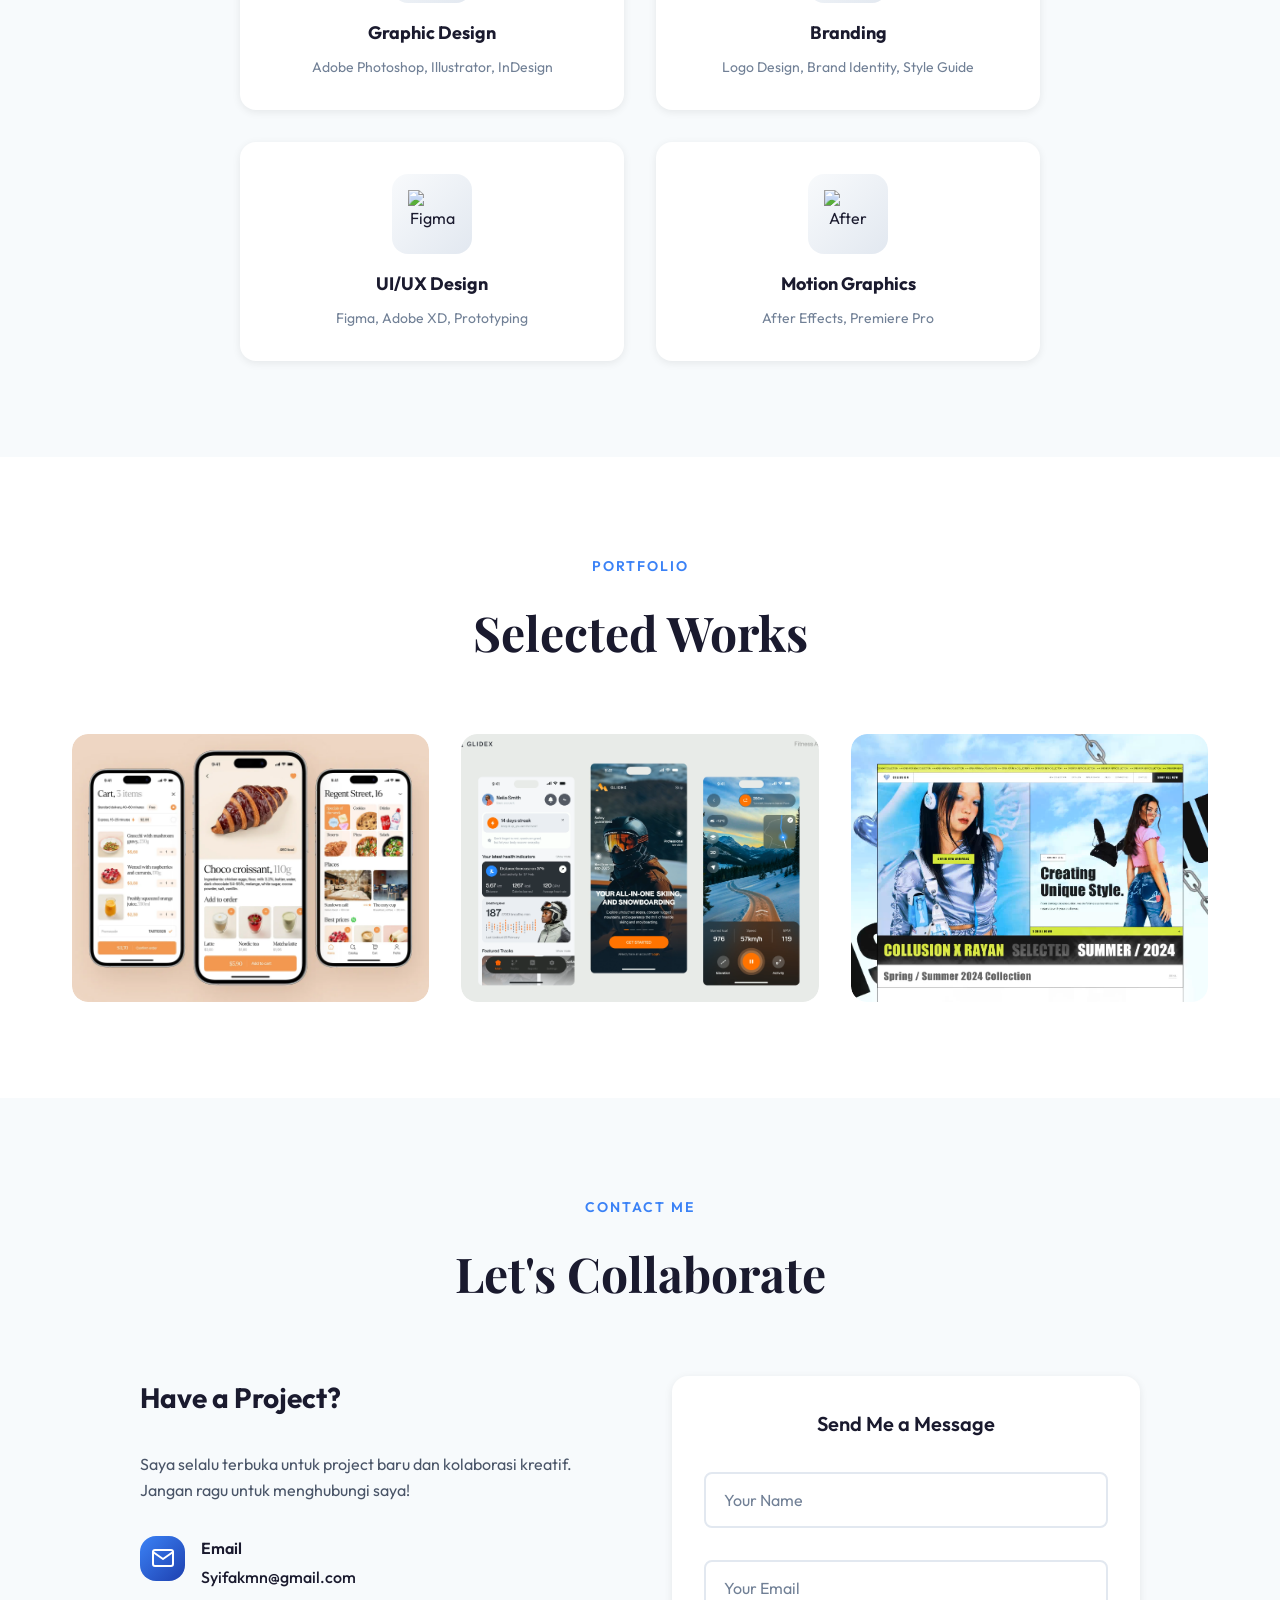
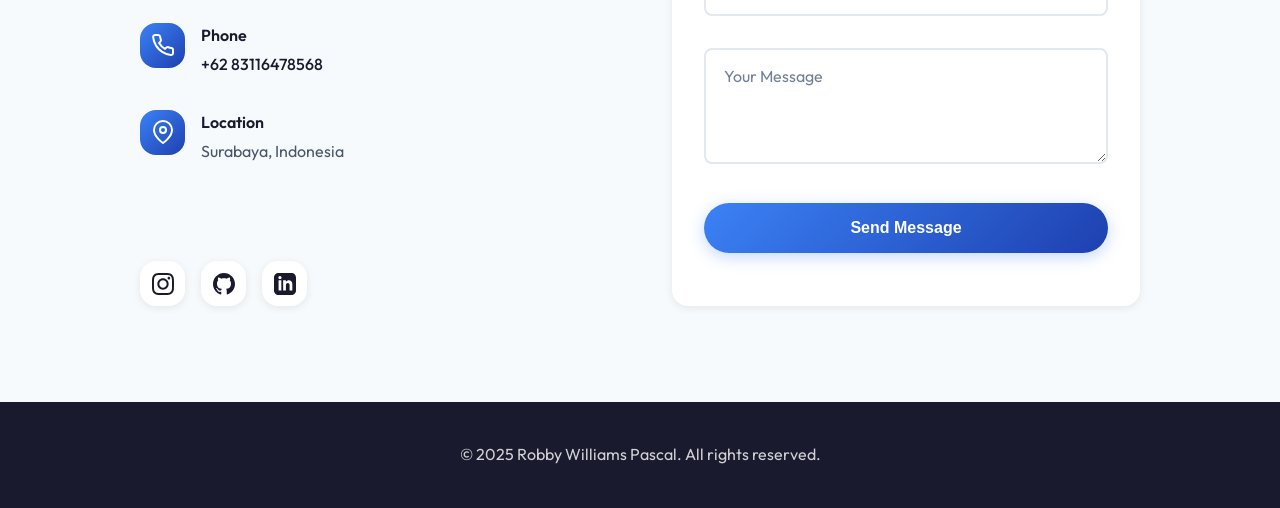
==== commit 6ae5e100: "Update index.html" ====
--- a/index.html
+++ b/index.html
@@ -60,7 +60,7 @@
             <div class="hero-image">
                 <div class="image-frame">
                     <!-- GANTI FOTO ANDA DI SINI -->
-                    <img src="file:///C:/Users/THINKPAD%20L13/Downloads/download.jfif" alt="Profile Photo"
+                    <img src="https://pin.it/7ezEVIyAB" alt="Profile Photo"
                         id="profilePhoto">
                     <div class="image-decoration"></div>
                 </div>
@@ -279,4 +279,5 @@
     <script src="script.js"></script>
 </body>
 
-</html>+
+</html>
